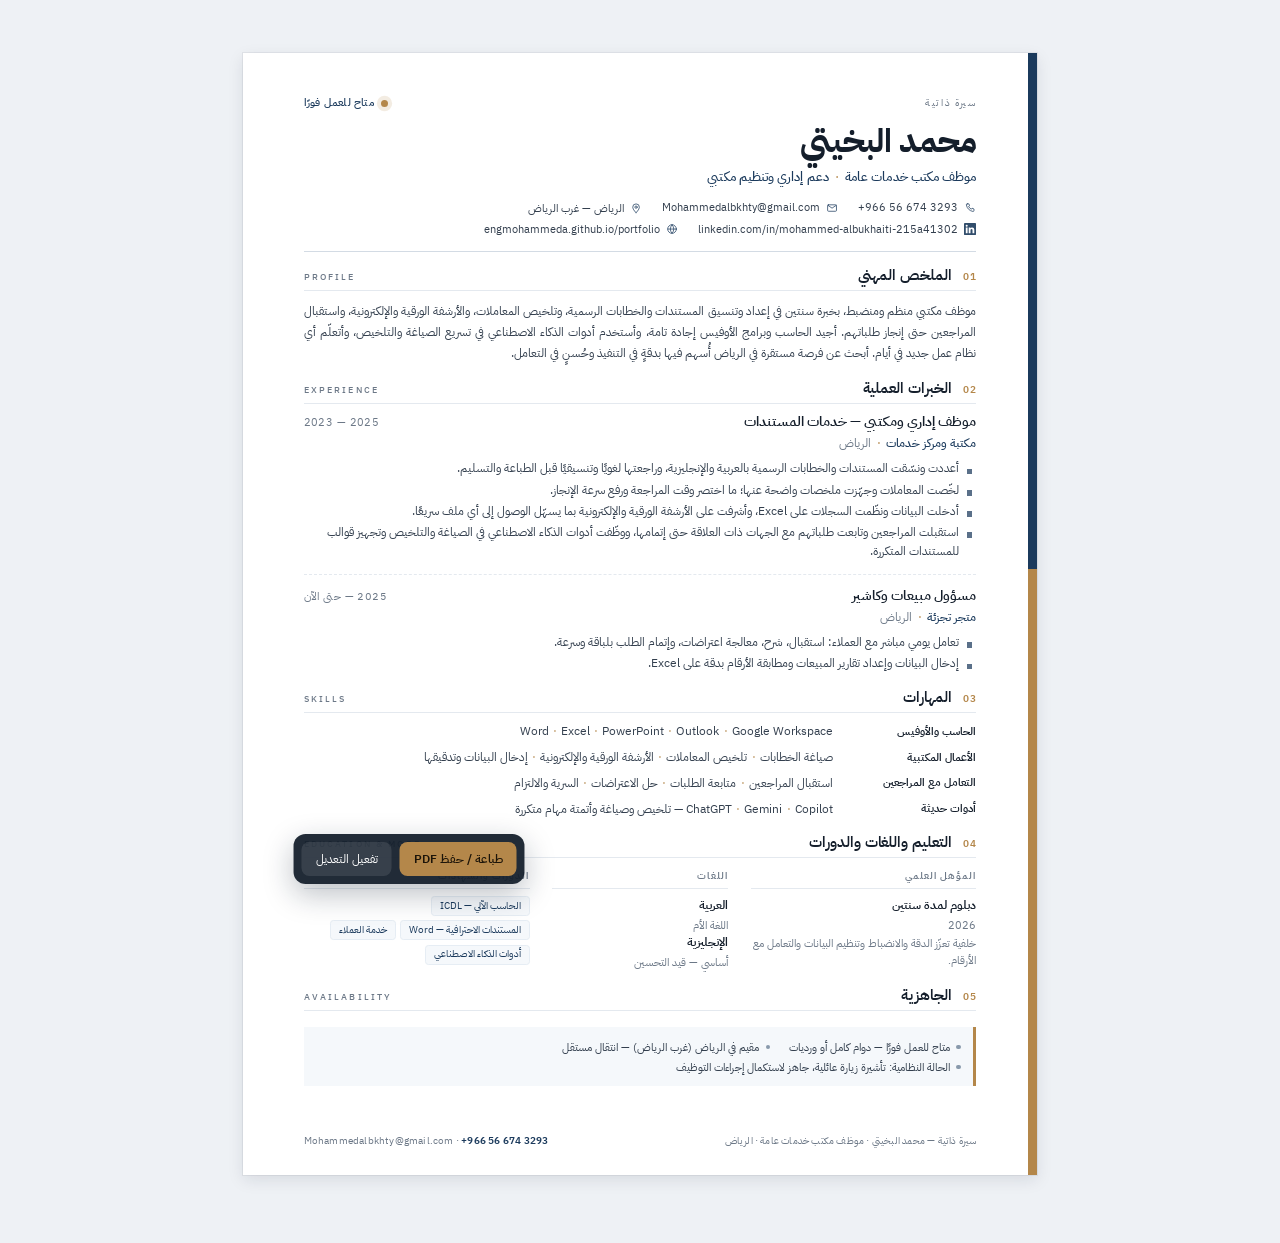
==== cv/cv-elite.html @ 26b2bcf8 "تطوير كبير: قالب «النخبة» + مطابقة الوظيفة + مؤشر A4 + خطوط مضمّنة + خط إنتاج PDF/Word - قالب جديد «" ====
<!doctype html>
<html lang="ar" dir="rtl">
<head>
<meta charset="utf-8">
<meta name="viewport" content="width=device-width, initial-scale=1">
<title>محمد البخيتي — موظف مكتب خدمات عامة</title>
<meta name="author" content="محمد البخيتي">
<meta name="description" content="موظف مكتب خدمات عامة — الرياض — غرب الرياض">
<style>@font-face{font-family:'PlexAr';font-style:normal;font-weight:400;font-display:block;src:url([data-uri]) format('woff2');}
@font-face{font-family:'PlexAr';font-style:normal;font-weight:400;font-display:block;src:url([data-uri]) format('woff2');}
@font-face{font-family:'PlexAr';font-style:normal;font-weight:500;font-display:block;src:url([data-uri]) format('woff2');}
@font-face{font-family:'PlexAr';font-style:normal;font-weight:500;font-display:block;src:url([data-uri]) format('woff2');}
@font-face{font-family:'PlexAr';font-style:normal;font-weight:600;font-display:block;src:url([data-uri]) format('woff2');}
@font-face{font-family:'PlexAr';font-style:normal;font-weight:600;font-display:block;src:url([data-uri]) format('woff2');}
@font-face{font-family:'PlexAr';font-style:normal;font-weight:700;font-display:block;src:url([data-uri]) format('woff2');}
@font-face{font-family:'PlexAr';font-style:normal;font-weight:700;font-display:block;src:url([data-uri]) format('woff2');}</style>
<style>
:root{--accent:#1B3A5C;--accent2:#B4874A}
/* ============================================================
   سيرتي — قالب «النخبة» / Elite résumé stylesheet
   A4 · عمود واحد · تدرّج طباعي هادئ · مساحات بيضاء مخطّطة
   ============================================================ */

:root{
  --ink:#141E2B;
  --body:#333F4E;
  --muted:#6C7887;
  --hair:#E4E9EF;
  --hair-strong:#D3DBE4;
  --accent:#1B3A5C;
  --accent2:#B4874A;
  --soft:#F5F8FB;
  --page-w:210mm;
  --page-h:297mm;
}

*{box-sizing:border-box}
html,body{margin:0;padding:0}
body{
  background:#eef1f5;
  font-family:'PlexAr','IBM Plex Sans Arabic','Segoe UI',Tahoma,Arial,sans-serif;
  color:var(--body);
  -webkit-font-smoothing:antialiased;
  text-rendering:optimizeLegibility;
  font-feature-settings:"kern" 1,"liga" 1;
}

a{color:inherit;text-decoration:none}
ul,ol,dl,dd{margin:0;padding:0;list-style:none}
p{margin:0}
h1,h2,h3{ margin:0; color:var(--ink); font-weight:600; }
bdi{ unicode-bidi:isolate }

/* ---------------- sheet ---------------- */
.sheet{
  position:relative;
  width:var(--page-w);
  min-height:var(--page-h);
  margin:0 auto;
  padding:11mm 16mm 7mm;
  background:#fff;
  display:flex;
  flex-direction:column;
  font-size:9.1pt;
  line-height:1.62;
  overflow:hidden;
}
.sheet::before{
  content:"";
  position:absolute;
  inset-block:0;
  inset-inline-start:0;
  width:2.3mm;
  background:linear-gradient(180deg,var(--accent) 0%,var(--accent) 46%,var(--accent2) 46%,var(--accent2) 100%);
}

/* ---------------- header ---------------- */
.head{ padding-bottom:3.6mm; border-bottom:.45mm solid var(--hair-strong); position:relative }
.eyebrow{
  display:flex; align-items:center; justify-content:space-between; gap:6mm;
  font-size:7.3pt; letter-spacing:.16em; color:var(--muted);
  text-transform:uppercase; margin-bottom:3.2mm;
}
.eyebrow .tag{
  display:inline-flex; align-items:center; gap:1.8mm;
  letter-spacing:.02em; text-transform:none; font-size:8.2pt;
  color:var(--accent); font-weight:500;
}
.eyebrow .tag::before{
  content:""; width:1.9mm; height:1.9mm; border-radius:50%;
  background:var(--accent2); box-shadow:0 0 0 1.1mm rgba(180,135,74,.16);
}
.name{
  font-size:25pt;
  line-height:1.06;
  font-weight:700;
  letter-spacing:-.012em;
  color:var(--ink);
}
.role{
  margin-top:1.8mm;
  font-size:10.1pt;
  font-weight:500;
  color:var(--accent);
  letter-spacing:.005em;
}
.role .sep{ color:var(--accent2); margin:0 1.6mm; font-weight:400 }
.meta{
  display:flex; flex-wrap:wrap; align-items:center;
  margin-top:3.2mm; row-gap:1.5mm; column-gap:5.2mm;
  font-size:8.1pt; color:var(--body);
}
.meta li{ display:inline-flex; align-items:center; gap:1.7mm; line-height:1.35 }
.meta svg{ width:3.2mm; height:3.2mm; flex:0 0 auto; color:var(--accent); opacity:.9 }
.meta a{ border-bottom:.25mm solid transparent }
.meta a:hover{ border-bottom-color:var(--hair-strong) }

/* ---------------- sections ---------------- */
.sec{ margin-top:3.9mm; break-inside:avoid }
.sec-head{
  display:flex; align-items:baseline; gap:3mm;
  padding-bottom:1.2mm; margin-bottom:2.4mm;
  border-bottom:.35mm solid var(--hair);
}
.sec-num{
  font-size:7.2pt; font-weight:600; color:var(--accent2);
  font-variant-numeric:tabular-nums; letter-spacing:.08em;
}
.sec-head h2{ font-size:11.4pt; font-weight:600; letter-spacing:-.005em; line-height:1.2 }
.sec-en{
  margin-inline-start:auto; font-size:6.7pt; letter-spacing:.24em;
  text-transform:uppercase; color:var(--muted); font-weight:500;
  white-space:nowrap;
}

/* summary */
.summary{
  font-size:9.25pt; line-height:1.72; color:var(--body);
  text-align:justify; text-justify:inter-word;
}

/* experience */
.exp + .exp{ margin-top:3.2mm; padding-top:3.2mm; border-top:.3mm dashed var(--hair) }
.exp-top{ display:flex; align-items:baseline; justify-content:space-between; gap:7mm }
.exp-role{ font-size:10.2pt; font-weight:600; color:var(--ink); line-height:1.35 }
.exp-date{
  font-size:8pt; color:var(--muted); white-space:nowrap;
  font-variant-numeric:tabular-nums; letter-spacing:.04em;
  padding-top:.3mm;
}
.exp-org{ margin-top:.7mm; font-size:8.7pt; color:var(--accent); font-weight:500 }
.exp-org .place{ color:var(--muted); font-weight:400 }
.exp-org .place::before{ content:"·"; margin:0 1.5mm; color:var(--accent2) }
.bullets{ margin-top:1.7mm; display:flex; flex-direction:column; gap:.55mm }
.bullets li{
  position:relative; padding-inline-start:4.6mm;
  font-size:8.9pt; line-height:1.62; color:var(--body);
}
.bullets li::before{
  content:""; position:absolute; inset-inline-start:1.05mm; top:.78em;
  width:1.5mm; height:1.5mm; background:var(--accent); opacity:.72;
}

/* skills */
.skills{ display:grid; grid-template-columns:32mm minmax(0,1fr); column-gap:6mm; row-gap:1.8mm }
.skills dt{
  font-size:8.55pt; font-weight:600; color:var(--ink);
  line-height:1.6; padding-top:.1mm;
}
.skills dd{ font-size:8.9pt; line-height:1.6; color:var(--body) }
.skills .dot{ color:var(--accent2); margin:0 1.1mm; opacity:.85 }

/* columns grid */
.cols3{ display:grid; grid-template-columns:1.08fr 0.84fr 1.08fr; column-gap:6mm }
.col-h{
  font-size:7.7pt; font-weight:600; color:var(--muted);
  letter-spacing:.1em; padding-bottom:1.1mm; margin-bottom:1.8mm;
  border-bottom:.3mm solid var(--hair);
}
.kv{ font-size:8.7pt; line-height:1.6; color:var(--body) }
.kv b{ color:var(--ink); font-weight:600 }
.kv .sub{ display:block; font-size:7.95pt; color:var(--muted); margin-top:.5mm }
.kv .note{ display:block; font-size:7.9pt; color:var(--muted); line-height:1.55; margin-top:.8mm }
.chips{ display:flex; flex-wrap:wrap; gap:1.1mm 1.3mm }
.chip{
  font-size:7.6pt; line-height:1.45; color:var(--accent);
  background:var(--soft); border:.25mm solid #E6EDF4;
  padding:.45mm 2mm; border-radius:.9mm; white-space:nowrap;
}

/* availability strip */
.ready{
  margin-top:4.4mm; padding:2.4mm 3.4mm;
  background:var(--soft); border-inline-start:.8mm solid var(--accent2);
  display:block;
  font-size:8.05pt; color:var(--body); line-height:1.75;
}
.ready span{ display:inline-flex; align-items:center; gap:1.6mm; margin-inline-end:5mm; white-space:nowrap }
.ready span::before{ content:""; width:1.2mm; height:1.2mm; background:var(--accent); opacity:.5; border-radius:50% }

/* footer */
.foot{
  margin-top:auto; padding-top:3mm;
  display:flex; align-items:center; justify-content:space-between; gap:6mm;
  font-size:7.4pt; color:var(--muted); letter-spacing:.02em;
}
.foot .fx{ font-variant-numeric:tabular-nums }
.foot .fx b{ color:var(--accent); font-weight:600 }

/* ---------------- screen only ---------------- */
@media screen{
  body{ padding:14mm 0 18mm }
  .sheet{ box-shadow:0 1.2mm 4mm rgba(16,28,45,.10), 0 0 0 .25mm rgba(16,28,45,.06) }
  .toolbar{
    position:fixed; inset-block-end:16px; inset-inline-start:50%; transform:translateX(-50%);
    display:flex; gap:8px; padding:8px; border-radius:12px;
    background:rgba(20,30,43,.94); box-shadow:0 10px 30px rgba(16,28,45,.28); z-index:9;
  }
  .toolbar button{
    font:inherit; font-size:12px; color:#fff; background:rgba(255,255,255,.1);
    border:0; border-radius:8px; padding:8px 14px; cursor:pointer;
  }
  .toolbar button:hover{ background:rgba(255,255,255,.2) }
  .toolbar .primary{ background:var(--accent2); color:#1c1409; font-weight:600 }
}

/* ---------------- print ---------------- */
@page{ size:A4; margin:0 }
@media print{
  html,body{ background:#fff !important }
  body{ padding:0 }
  .toolbar{ display:none !important }
  .sheet{
    box-shadow:none !important; margin:0 !important;
    width:210mm; height:297mm; min-height:297mm;
    page-break-after:avoid; break-after:avoid;
  }
  a{ color:inherit !important }
}

</style>
</head>
<body>
<main class="sheet">
  <header class="head">
    <div class="eyebrow"><span>سيرة ذاتية</span><span class="tag">متاح للعمل فورًا</span></div>
    <h1 class="name">محمد البخيتي</h1>
    <p class="role">موظف مكتب خدمات عامة<span class="sep">·</span>دعم إداري وتنظيم مكتبي</p>
    <ul class="meta"><li><svg viewBox="0 0 24 24" fill="none" stroke="currentColor" stroke-width="1.6" stroke-linecap="round" stroke-linejoin="round" aria-hidden="true"><path d="M6.6 3.6h3l1.5 3.9-2 1.3a12.4 12.4 0 0 0 5.5 5.5l1.3-2 3.9 1.5v3a2 2 0 0 1-2.1 2A17.2 17.2 0 0 1 4.6 5.7a2 2 0 0 1 2-2.1z"/></svg><a href="tel:+966566743293" dir="ltr"><bdi>+966 56 674 3293</bdi></a></li><li><svg viewBox="0 0 24 24" fill="none" stroke="currentColor" stroke-width="1.6" stroke-linecap="round" stroke-linejoin="round" aria-hidden="true"><rect x="3.2" y="5.6" width="17.6" height="12.8" rx="1.8"/><path d="m3.8 6.6 8.2 5.6 8.2-5.6"/></svg><a href="mailto:Mohammedalbkhty@gmail.com" dir="ltr"><bdi>Mohammedalbkhty@gmail.com</bdi></a></li><li><svg viewBox="0 0 24 24" fill="none" stroke="currentColor" stroke-width="1.6" stroke-linecap="round" stroke-linejoin="round" aria-hidden="true"><path d="M12 21.2s6.6-6.1 6.6-10.8a6.6 6.6 0 1 0-13.2 0C5.4 15.1 12 21.2 12 21.2z"/><circle cx="12" cy="10.2" r="2.3"/></svg><span>الرياض — غرب الرياض</span></li><li><svg viewBox="0 0 24 24" fill="currentColor" aria-hidden="true"><path d="M5.34 7.43a2.06 2.06 0 1 1 0-4.13 2.06 2.06 0 0 1 0 4.13zM7.12 20.45H3.56V9h3.56v11.45zM20.45 20.45h-3.56v-5.57c0-1.33-.02-3.04-1.85-3.04-1.85 0-2.14 1.45-2.14 2.94v5.67H9.34V9h3.42v1.56h.05c.48-.9 1.64-1.85 3.37-1.85 3.6 0 4.27 2.37 4.27 5.46v6.28zM22.22 0H1.77C.79 0 0 .77 0 1.72v20.56C0 23.23.79 24 1.77 24h20.45c.98 0 1.78-.77 1.78-1.72V1.72C24 .77 23.2 0 22.22 0z"/></svg><a href="https://www.linkedin.com/in/mohammed-albukhaiti-215a41302/" dir="ltr"><bdi>linkedin.com/in/mohammed-albukhaiti-215a41302</bdi></a></li><li><svg viewBox="0 0 24 24" fill="none" stroke="currentColor" stroke-width="1.6" stroke-linecap="round" stroke-linejoin="round" aria-hidden="true"><circle cx="12" cy="12" r="8.6"/><path d="M3.6 12h16.8M12 3.4a13.6 13.6 0 0 1 0 17.2 13.6 13.6 0 0 1 0-17.2"/></svg><a href="https://engmohammeda.github.io/portfolio/" dir="ltr"><bdi>engmohammeda.github.io/portfolio</bdi></a></li></ul>
  </header>

    <section class="sec">
      <div class="sec-head"><span class="sec-num">01</span><h2>الملخص المهني</h2><span class="sec-en">Profile</span></div>
      <p class="summary">موظف مكتبي منظم ومنضبط، بخبرة سنتين في إعداد وتنسيق المستندات والخطابات الرسمية، وتلخيص المعاملات، والأرشفة الورقية والإلكترونية، واستقبال المراجعين حتى إنجاز طلباتهم. أجيد الحاسب وبرامج الأوفيس إجادة تامة، وأستخدم أدوات الذكاء الاصطناعي في تسريع الصياغة والتلخيص، وأتعلّم أي نظام عمل جديد في أيام. أبحث عن فرصة مستقرة في الرياض أُسهم فيها بدقةٍ في التنفيذ وحُسنٍ في التعامل.</p>
    </section>

    <section class="sec">
      <div class="sec-head"><span class="sec-num">02</span><h2>الخبرات العملية</h2><span class="sec-en">Experience</span></div>
      
      <article class="exp">
        <div class="exp-top">
          <h3 class="exp-role">موظف إداري ومكتبي — خدمات المستندات</h3>
          <span class="exp-date"><bdi dir="ltr">2023 — 2025</bdi></span>
        </div>
        <p class="exp-org">مكتبة ومركز خدمات<span class="place">الرياض</span></p>
        <ul class="bullets"><li>أعددت ونسّقت المستندات والخطابات الرسمية بالعربية والإنجليزية، وراجعتها لغويًا وتنسيقيًا قبل الطباعة والتسليم.</li><li>لخّصت المعاملات وجهّزت ملخصات واضحة عنها؛ ما اختصر وقت المراجعة ورفع سرعة الإنجاز.</li><li>أدخلت البيانات ونظّمت السجلات على Excel، وأشرفت على الأرشفة الورقية والإلكترونية بما يسهّل الوصول إلى أي ملف سريعًا.</li><li>استقبلت المراجعين وتابعت طلباتهم مع الجهات ذات العلاقة حتى إتمامها، ووظّفت أدوات الذكاء الاصطناعي في الصياغة والتلخيص وتجهيز قوالب للمستندات المتكررة.</li></ul>
      </article>
      <article class="exp">
        <div class="exp-top">
          <h3 class="exp-role">مسؤول مبيعات وكاشير</h3>
          <span class="exp-date"><bdi>2025 — حتى الآن</bdi></span>
        </div>
        <p class="exp-org">متجر تجزئة<span class="place">الرياض</span></p>
        <ul class="bullets"><li>تعامل يومي مباشر مع العملاء: استقبال، شرح، معالجة اعتراضات، وإتمام الطلب بلباقة وسرعة.</li><li>إدخال البيانات وإعداد تقارير المبيعات ومطابقة الأرقام بدقة على Excel.</li></ul>
      </article>
    </section>

    <section class="sec">
      <div class="sec-head"><span class="sec-num">03</span><h2>المهارات</h2><span class="sec-en">Skills</span></div>
      <dl class="skills"><dt>الحاسب والأوفيس</dt><dd><span>Word</span><span class="dot">·</span><span>Excel</span><span class="dot">·</span><span>PowerPoint</span><span class="dot">·</span><span>Outlook</span><span class="dot">·</span><span>Google Workspace</span></dd><dt>الأعمال المكتبية</dt><dd><span>صياغة الخطابات</span><span class="dot">·</span><span>تلخيص المعاملات</span><span class="dot">·</span><span>الأرشفة الورقية والإلكترونية</span><span class="dot">·</span><span>إدخال البيانات وتدقيقها</span></dd><dt>التعامل مع المراجعين</dt><dd><span>استقبال المراجعين</span><span class="dot">·</span><span>متابعة الطلبات</span><span class="dot">·</span><span>حل الاعتراضات</span><span class="dot">·</span><span>السرية والالتزام</span></dd><dt>أدوات حديثة</dt><dd><span>ChatGPT</span><span class="dot">·</span><span>Gemini</span><span class="dot">·</span><span>Copilot — تلخيص وصياغة وأتمتة مهام متكررة</span></dd></dl>
    </section>

    <section class="sec">
      <div class="sec-head"><span class="sec-num">04</span><h2>التعليم واللغات والدورات</h2><span class="sec-en">Education &amp; more</span></div>
      <div class="cols3">
        <div><p class="col-h">المؤهل العلمي</p><p class="kv"><b>دبلوم لمدة سنتين</b><span class="sub">2026</span><span class="note">خلفية تعزّز الدقة والانضباط وتنظيم البيانات والتعامل مع الأرقام.</span></p></div>
        <div><p class="col-h">اللغات</p><p class="kv"><b>العربية</b><span class="sub">اللغة الأم</span></p><p class="kv"><b>الإنجليزية</b><span class="sub">أساسي — قيد التحسين</span></p></div>
        <div><p class="col-h">الدورات والشهادات</p><div class="chips"><span class="chip">الحاسب الآلي — ICDL</span><span class="chip">المستندات الاحترافية — Word</span><span class="chip">خدمة العملاء</span><span class="chip">أدوات الذكاء الاصطناعي</span></div></div>
      </div>
    </section>
<section class="sec"><div class="sec-head"><span class="sec-num">05</span><h2>الجاهزية</h2><span class="sec-en">Availability</span></div><div class="ready"><span>متاح للعمل فورًا — دوام كامل أو ورديات</span><span>مقيم في الرياض (غرب الرياض) — انتقال مستقل</span><span>الحالة النظامية: تأشيرة زيارة عائلية، جاهز لاستكمال إجراءات التوظيف</span></div></section>

    <footer class="foot">
      <span>سيرة ذاتية — محمد البخيتي · موظف مكتب خدمات عامة · الرياض</span>
      <span class="fx"><b><bdi dir="ltr">+966 56 674 3293</bdi></b> · <bdi dir="ltr">Mohammedalbkhty@gmail.com</bdi></span>
    </footer>
</main>

  <div class="toolbar" role="toolbar" aria-label="أدوات الملف">
    <button type="button" class="primary" onclick="window.print()">طباعة / حفظ PDF</button>
    <button type="button" id="editBtn">تفعيل التعديل</button>
  </div>
  <script>
    (function () {
      var btn = document.getElementById('editBtn');
      var sheet = document.querySelector('.sheet');
      var on = false;
      btn.addEventListener('click', function () {
        on = !on;
        sheet.setAttribute('contenteditable', on ? 'true' : 'false');
        sheet.style.outline = on ? '2px dashed rgba(27,58,92,.35)' : 'none';
        btn.textContent = on ? 'إنهاء التعديل' : 'تفعيل التعديل';
      });
    })();
  </script>
</body>
</html>
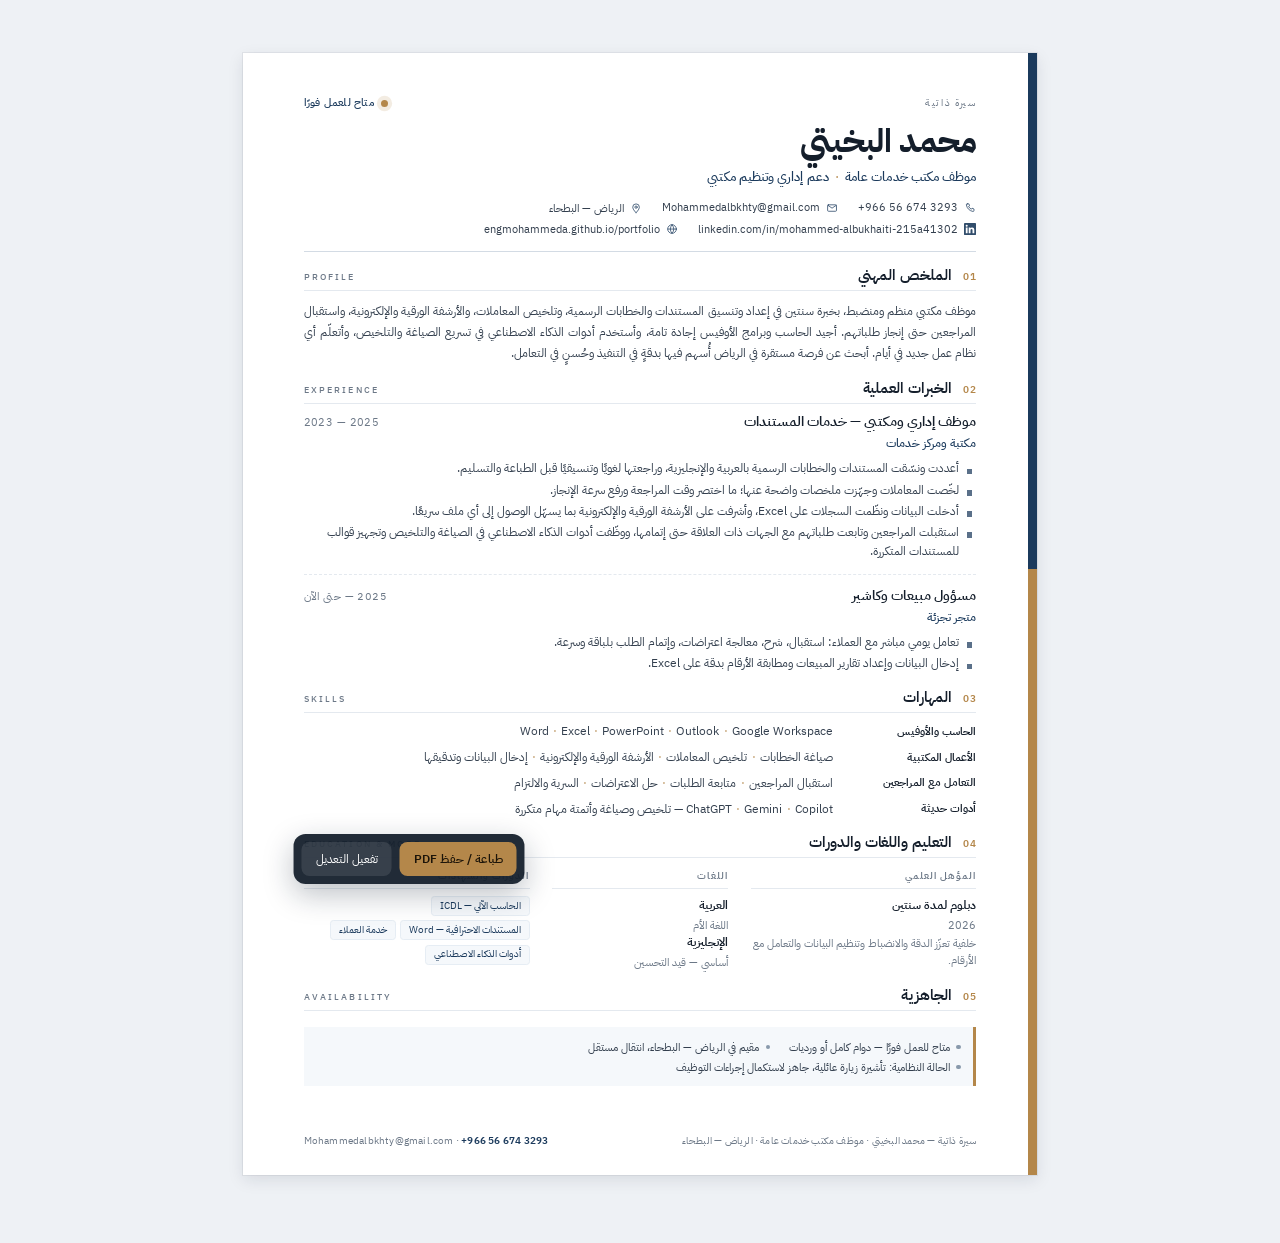
==== commit 256df93b: "تصحيح الموقع الجغرافي: السكن «الرياض — البطحاء» وإزالة الرياض من الخبرات - لا تُذكر أي مدينة داخل ال" ====
--- a/cv/cv-elite.html
+++ b/cv/cv-elite.html
@@ -5,7 +5,7 @@
 <meta name="viewport" content="width=device-width, initial-scale=1">
 <title>محمد البخيتي — موظف مكتب خدمات عامة</title>
 <meta name="author" content="محمد البخيتي">
-<meta name="description" content="موظف مكتب خدمات عامة — الرياض — غرب الرياض">
+<meta name="description" content="موظف مكتب خدمات عامة — الرياض — البطحاء">
 <style>@font-face{font-family:'PlexAr';font-style:normal;font-weight:400;font-display:block;src:url([data-uri]) format('woff2');}
 @font-face{font-family:'PlexAr';font-style:normal;font-weight:400;font-display:block;src:url([data-uri]) format('woff2');}
 @font-face{font-family:'PlexAr';font-style:normal;font-weight:500;font-display:block;src:url([data-uri]) format('woff2');}
@@ -246,7 +246,7 @@
     <div class="eyebrow"><span>سيرة ذاتية</span><span class="tag">متاح للعمل فورًا</span></div>
     <h1 class="name">محمد البخيتي</h1>
     <p class="role">موظف مكتب خدمات عامة<span class="sep">·</span>دعم إداري وتنظيم مكتبي</p>
-    <ul class="meta"><li><svg viewBox="0 0 24 24" fill="none" stroke="currentColor" stroke-width="1.6" stroke-linecap="round" stroke-linejoin="round" aria-hidden="true"><path d="M6.6 3.6h3l1.5 3.9-2 1.3a12.4 12.4 0 0 0 5.5 5.5l1.3-2 3.9 1.5v3a2 2 0 0 1-2.1 2A17.2 17.2 0 0 1 4.6 5.7a2 2 0 0 1 2-2.1z"/></svg><a href="tel:+966566743293" dir="ltr"><bdi>+966 56 674 3293</bdi></a></li><li><svg viewBox="0 0 24 24" fill="none" stroke="currentColor" stroke-width="1.6" stroke-linecap="round" stroke-linejoin="round" aria-hidden="true"><rect x="3.2" y="5.6" width="17.6" height="12.8" rx="1.8"/><path d="m3.8 6.6 8.2 5.6 8.2-5.6"/></svg><a href="mailto:Mohammedalbkhty@gmail.com" dir="ltr"><bdi>Mohammedalbkhty@gmail.com</bdi></a></li><li><svg viewBox="0 0 24 24" fill="none" stroke="currentColor" stroke-width="1.6" stroke-linecap="round" stroke-linejoin="round" aria-hidden="true"><path d="M12 21.2s6.6-6.1 6.6-10.8a6.6 6.6 0 1 0-13.2 0C5.4 15.1 12 21.2 12 21.2z"/><circle cx="12" cy="10.2" r="2.3"/></svg><span>الرياض — غرب الرياض</span></li><li><svg viewBox="0 0 24 24" fill="currentColor" aria-hidden="true"><path d="M5.34 7.43a2.06 2.06 0 1 1 0-4.13 2.06 2.06 0 0 1 0 4.13zM7.12 20.45H3.56V9h3.56v11.45zM20.45 20.45h-3.56v-5.57c0-1.33-.02-3.04-1.85-3.04-1.85 0-2.14 1.45-2.14 2.94v5.67H9.34V9h3.42v1.56h.05c.48-.9 1.64-1.85 3.37-1.85 3.6 0 4.27 2.37 4.27 5.46v6.28zM22.22 0H1.77C.79 0 0 .77 0 1.72v20.56C0 23.23.79 24 1.77 24h20.45c.98 0 1.78-.77 1.78-1.72V1.72C24 .77 23.2 0 22.22 0z"/></svg><a href="https://www.linkedin.com/in/mohammed-albukhaiti-215a41302/" dir="ltr"><bdi>linkedin.com/in/mohammed-albukhaiti-215a41302</bdi></a></li><li><svg viewBox="0 0 24 24" fill="none" stroke="currentColor" stroke-width="1.6" stroke-linecap="round" stroke-linejoin="round" aria-hidden="true"><circle cx="12" cy="12" r="8.6"/><path d="M3.6 12h16.8M12 3.4a13.6 13.6 0 0 1 0 17.2 13.6 13.6 0 0 1 0-17.2"/></svg><a href="https://engmohammeda.github.io/portfolio/" dir="ltr"><bdi>engmohammeda.github.io/portfolio</bdi></a></li></ul>
+    <ul class="meta"><li><svg viewBox="0 0 24 24" fill="none" stroke="currentColor" stroke-width="1.6" stroke-linecap="round" stroke-linejoin="round" aria-hidden="true"><path d="M6.6 3.6h3l1.5 3.9-2 1.3a12.4 12.4 0 0 0 5.5 5.5l1.3-2 3.9 1.5v3a2 2 0 0 1-2.1 2A17.2 17.2 0 0 1 4.6 5.7a2 2 0 0 1 2-2.1z"/></svg><a href="tel:+966566743293" dir="ltr"><bdi>+966 56 674 3293</bdi></a></li><li><svg viewBox="0 0 24 24" fill="none" stroke="currentColor" stroke-width="1.6" stroke-linecap="round" stroke-linejoin="round" aria-hidden="true"><rect x="3.2" y="5.6" width="17.6" height="12.8" rx="1.8"/><path d="m3.8 6.6 8.2 5.6 8.2-5.6"/></svg><a href="mailto:Mohammedalbkhty@gmail.com" dir="ltr"><bdi>Mohammedalbkhty@gmail.com</bdi></a></li><li><svg viewBox="0 0 24 24" fill="none" stroke="currentColor" stroke-width="1.6" stroke-linecap="round" stroke-linejoin="round" aria-hidden="true"><path d="M12 21.2s6.6-6.1 6.6-10.8a6.6 6.6 0 1 0-13.2 0C5.4 15.1 12 21.2 12 21.2z"/><circle cx="12" cy="10.2" r="2.3"/></svg><span>الرياض — البطحاء</span></li><li><svg viewBox="0 0 24 24" fill="currentColor" aria-hidden="true"><path d="M5.34 7.43a2.06 2.06 0 1 1 0-4.13 2.06 2.06 0 0 1 0 4.13zM7.12 20.45H3.56V9h3.56v11.45zM20.45 20.45h-3.56v-5.57c0-1.33-.02-3.04-1.85-3.04-1.85 0-2.14 1.45-2.14 2.94v5.67H9.34V9h3.42v1.56h.05c.48-.9 1.64-1.85 3.37-1.85 3.6 0 4.27 2.37 4.27 5.46v6.28zM22.22 0H1.77C.79 0 0 .77 0 1.72v20.56C0 23.23.79 24 1.77 24h20.45c.98 0 1.78-.77 1.78-1.72V1.72C24 .77 23.2 0 22.22 0z"/></svg><a href="https://www.linkedin.com/in/mohammed-albukhaiti-215a41302/" dir="ltr"><bdi>linkedin.com/in/mohammed-albukhaiti-215a41302</bdi></a></li><li><svg viewBox="0 0 24 24" fill="none" stroke="currentColor" stroke-width="1.6" stroke-linecap="round" stroke-linejoin="round" aria-hidden="true"><circle cx="12" cy="12" r="8.6"/><path d="M3.6 12h16.8M12 3.4a13.6 13.6 0 0 1 0 17.2 13.6 13.6 0 0 1 0-17.2"/></svg><a href="https://engmohammeda.github.io/portfolio/" dir="ltr"><bdi>engmohammeda.github.io/portfolio</bdi></a></li></ul>
   </header>
 
     <section class="sec">
@@ -262,7 +262,7 @@
           <h3 class="exp-role">موظف إداري ومكتبي — خدمات المستندات</h3>
           <span class="exp-date"><bdi dir="ltr">2023 — 2025</bdi></span>
         </div>
-        <p class="exp-org">مكتبة ومركز خدمات<span class="place">الرياض</span></p>
+        <p class="exp-org">مكتبة ومركز خدمات</p>
         <ul class="bullets"><li>أعددت ونسّقت المستندات والخطابات الرسمية بالعربية والإنجليزية، وراجعتها لغويًا وتنسيقيًا قبل الطباعة والتسليم.</li><li>لخّصت المعاملات وجهّزت ملخصات واضحة عنها؛ ما اختصر وقت المراجعة ورفع سرعة الإنجاز.</li><li>أدخلت البيانات ونظّمت السجلات على Excel، وأشرفت على الأرشفة الورقية والإلكترونية بما يسهّل الوصول إلى أي ملف سريعًا.</li><li>استقبلت المراجعين وتابعت طلباتهم مع الجهات ذات العلاقة حتى إتمامها، ووظّفت أدوات الذكاء الاصطناعي في الصياغة والتلخيص وتجهيز قوالب للمستندات المتكررة.</li></ul>
       </article>
       <article class="exp">
@@ -270,7 +270,7 @@
           <h3 class="exp-role">مسؤول مبيعات وكاشير</h3>
           <span class="exp-date"><bdi>2025 — حتى الآن</bdi></span>
         </div>
-        <p class="exp-org">متجر تجزئة<span class="place">الرياض</span></p>
+        <p class="exp-org">متجر تجزئة</p>
         <ul class="bullets"><li>تعامل يومي مباشر مع العملاء: استقبال، شرح، معالجة اعتراضات، وإتمام الطلب بلباقة وسرعة.</li><li>إدخال البيانات وإعداد تقارير المبيعات ومطابقة الأرقام بدقة على Excel.</li></ul>
       </article>
     </section>
@@ -288,10 +288,10 @@
         <div><p class="col-h">الدورات والشهادات</p><div class="chips"><span class="chip">الحاسب الآلي — ICDL</span><span class="chip">المستندات الاحترافية — Word</span><span class="chip">خدمة العملاء</span><span class="chip">أدوات الذكاء الاصطناعي</span></div></div>
       </div>
     </section>
-<section class="sec"><div class="sec-head"><span class="sec-num">05</span><h2>الجاهزية</h2><span class="sec-en">Availability</span></div><div class="ready"><span>متاح للعمل فورًا — دوام كامل أو ورديات</span><span>مقيم في الرياض (غرب الرياض) — انتقال مستقل</span><span>الحالة النظامية: تأشيرة زيارة عائلية، جاهز لاستكمال إجراءات التوظيف</span></div></section>
+<section class="sec"><div class="sec-head"><span class="sec-num">05</span><h2>الجاهزية</h2><span class="sec-en">Availability</span></div><div class="ready"><span>متاح للعمل فورًا — دوام كامل أو ورديات</span><span>مقيم في الرياض — البطحاء، انتقال مستقل</span><span>الحالة النظامية: تأشيرة زيارة عائلية، جاهز لاستكمال إجراءات التوظيف</span></div></section>
 
     <footer class="foot">
-      <span>سيرة ذاتية — محمد البخيتي · موظف مكتب خدمات عامة · الرياض</span>
+      <span>سيرة ذاتية — محمد البخيتي · موظف مكتب خدمات عامة · الرياض — البطحاء</span>
       <span class="fx"><b><bdi dir="ltr">+966 56 674 3293</bdi></b> · <bdi dir="ltr">Mohammedalbkhty@gmail.com</bdi></span>
     </footer>
 </main>
